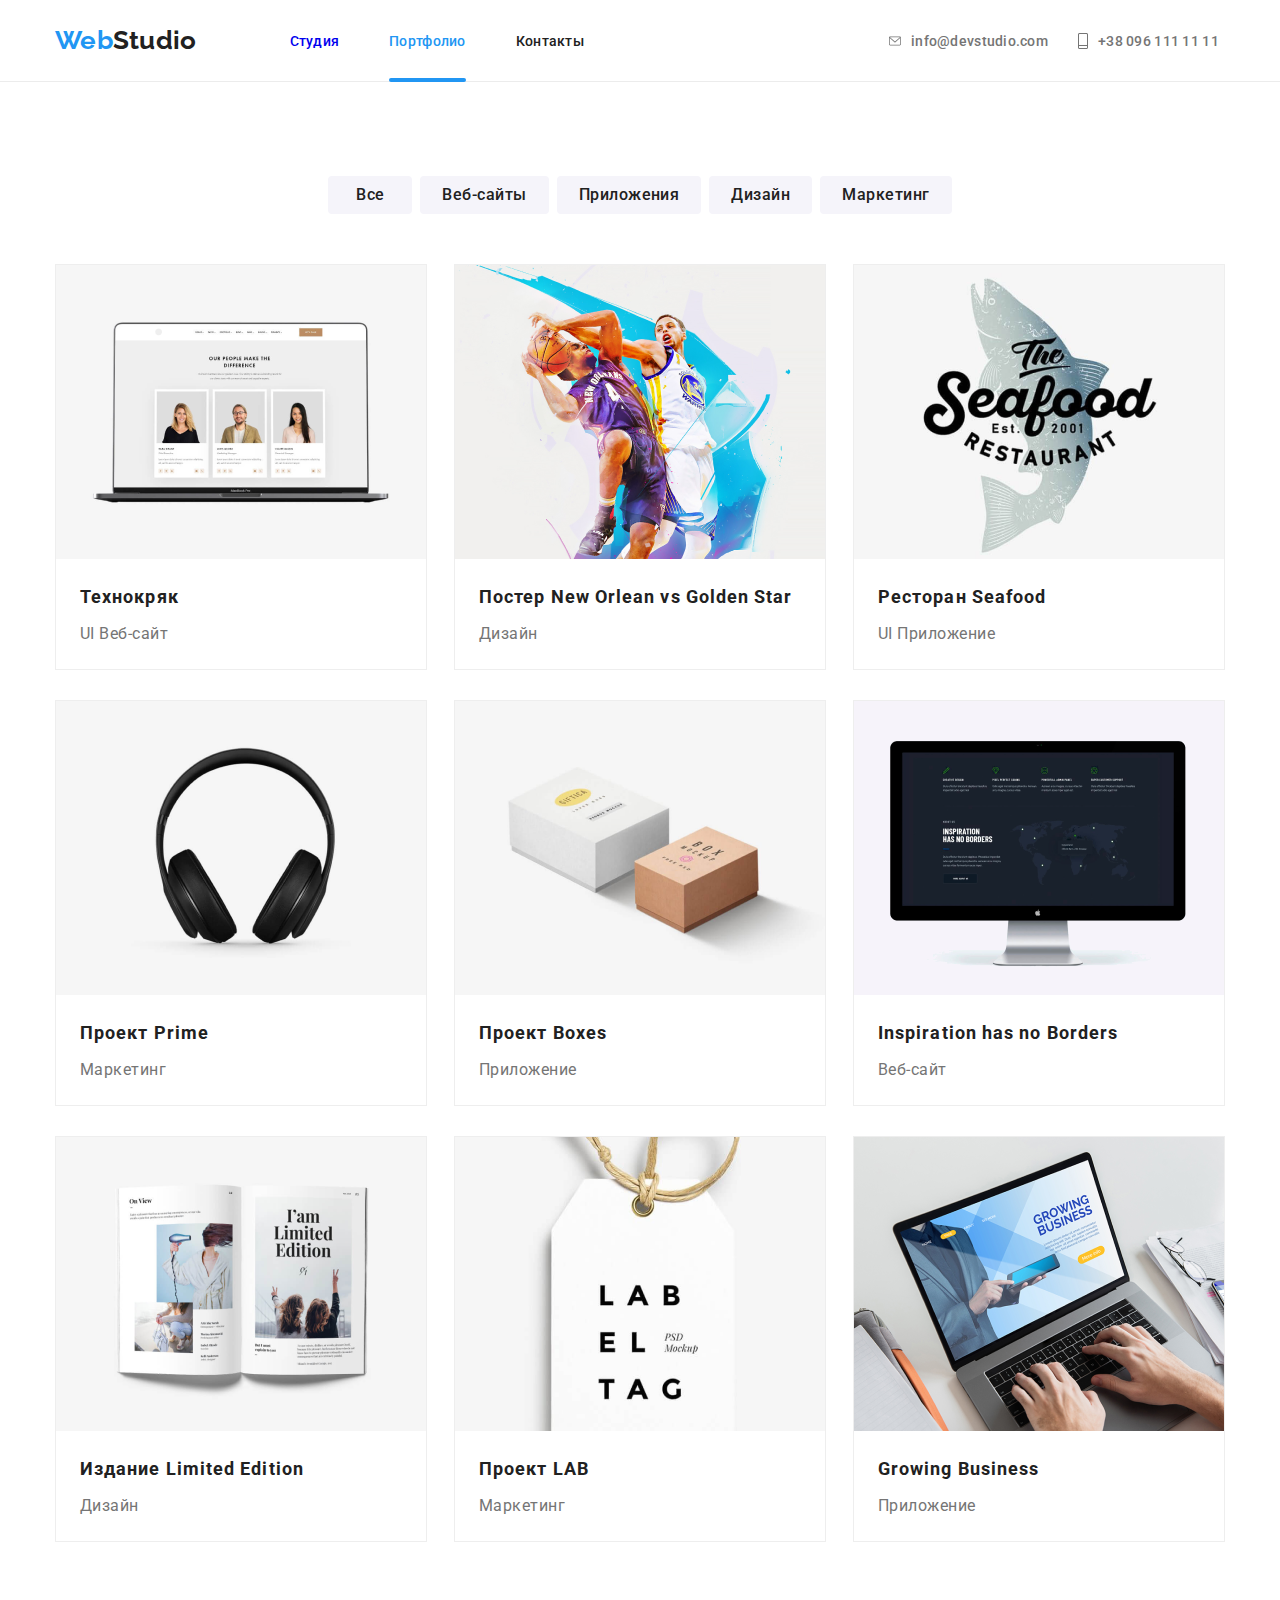
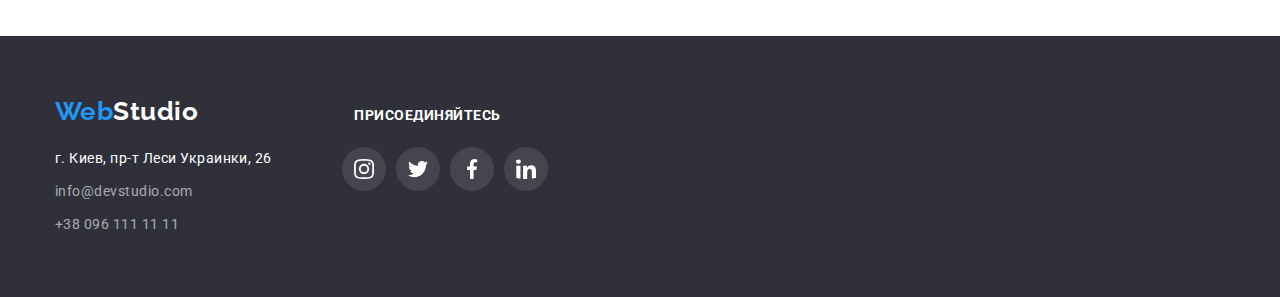
==== portfolio.html @ 0d43e712 "copied" ====
<!DOCTYPE html>
<html lang="en">
<head>
    <meta charset="UTF-8">
    <meta name="viewport" content="width=device-width, initial-scale=1.0">
    <link rel="stylesheet" href="https://cdnjs.cloudflare.com/ajax/libs/modern-normalize/1.0.0/modern-normalize.min.css" />  
    <link rel="preconnect" href="https://fonts.gstatic.com">
    <link
        href="https://fonts.googleapis.com/css2?family=Raleway:wght@700&family=Roboto:ital,wght@0,100;0,300;0,400;0,500;0,700;0,900;1,100;1,300;1,400;1,500;1,700;1,900&display=swap"
        rel="stylesheet">
    <link rel="stylesheet" href="./CSS/styles.css">
    <title>Portfolio</title>
</head>

<body>
    <div class="header-container">
        <header class="fontsize-header-footer-advantage main-blocks-centred">
        
            <!-- логотип -->
            <a class="logo" href="./index.html"><span>Web</span>Studio</a>
        
            <nav>
        
                <!-- основное меню -->
                <ul>
                    <li>
                        <a href="./index.html">Студия</a>
                    </li>
                    <li class="light-box">
                        <a class="highlighted" href="./portfolio.html">Портфолио</a>
                    </li>
                    <li>
                        <a class="contacts-ref" href="">Контакты</a>
                    </li>
                </ul>
                <!-- контакты -->
            </nav>
            <ul class="contacts-header">
                <li>
                    <a class="contacts" href="mailto:info@devstudio.com">
                        <svg class="icon-mail">
                            <use href="./img/sprite.svg#icon-envelope">
                            </use>
                        </svg>
                        info@devstudio.com
                    </a>
                </li>
                <li>
        
                    <a class="contacts" href="tel:+380961111111">
                        <svg class="icon-phone">
                            <use href="./img/sprite.svg#icon-phone">
                            </use>
                        </svg>
                        +38 096 111 11 11
                    </a>
                </li>
            </ul>
        
        </header>
    </div>
    
    <main> 
        <!-- портфолио -->
        <section class="portfolio">
            <!-- фильтр работ -->
            <h2 hidden>Портфолио</h2>
            <ul class="filter main-blocks-centred">
                <li><button type="button" class="filter-btn">Все</button></li>
                <li><button type="button" class="filter-btn">Веб-сайты</button></li>
                <li><button type="button" class="filter-btn">Приложения</button></li>
                <li><button type="button" class="filter-btn">Дизайн</button></li>
                <li><button type="button" class="filter-btn">Маркетинг</button></li>
            </ul>
            
            <!-- фото работ и описание -->
            <ul class="photo-work main-blocks-centred">
                <li>
                 <a href="">
                    <div class="img-wrap"> 
                        <img src="./img/portfolio/technokriak.png" alt="">
                          <div class="overlay flex-blocks-centred">
                            Технокряк это современная площадка распространения коронавируса. Компании используют эту платформу для цифрового
                            шпионажа и атак на защищённые сервера конкурентов.
                          </div>
                    </div>
                    <b>Технокряк</b>
                    <p class="font-description-item">UI Веб-сайт</p>
                 </a>
                    
                </li>


                <li>
                    <a href="">
                    <div class="img-wrap">
                    <img src="./img/portfolio/orlean.png" alt="">
                     <div class="overlay flex-blocks-centred">
                        Технокряк это современная площадка распространения коронавируса. Компании используют эту платформу для цифрового
                        шпионажа и атак на защищённые сервера конкурентов.
                     </div>
                    </div>
                    <b>Постер New Orlean vs Golden Star</b>
                    <p class="font-description-item">Дизайн</p>
                    </a>
                </li>
                <li>
                    <a href="">
                    <div class="img-wrap">
                    <img src="./img/portfolio/seafood.png" alt="">
                    <div class="overlay flex-blocks-centred">
                        Технокряк это современная площадка распространения коронавируса. Компании используют эту платформу для цифрового
                        шпионажа и атак на защищённые сервера конкурентов.
                    </div>
                    </div>
                    <b>Ресторан Seafood</b>
                    <p class="font-description-item">UI Приложение</p>
                    </a>
                </li>
                <li>
                    <a href="">
                    <div class="img-wrap">
                    <img src="./img/portfolio/prime.png" alt="">
                    <div class="overlay flex-blocks-centred">
                        Технокряк это современная площадка распространения коронавируса. Компании используют эту платформу для цифрового
                        шпионажа и атак на защищённые сервера конкурентов.
                    </div>
                    </div>
                    <b>Проект Prime</b>
                    <p class="font-description-item">Маркетинг</p>
                    </a>
                </li>
                <li>
                    <a href="">
                    <div class="img-wrap">
                    <img src="./img/portfolio/boxes.png" alt="">
                    <div class="overlay flex-blocks-centred">
                        Технокряк это современная площадка распространения коронавируса. Компании используют эту платформу для цифрового
                        шпионажа и атак на защищённые сервера конкурентов.
                    </div>
                    </div>
                    <b>Проект Boxes</b>
                    <p class="font-description-item">Приложение</p>
                    </a>
                </li>
                <li>
                    <a href="">
                    <div class="img-wrap">
                    <img src="./img/portfolio/inspiration.png" alt="">
                    <div class="overlay flex-blocks-centred">
                        Технокряк это современная площадка распространения коронавируса. Компании используют эту платформу для цифрового
                        шпионажа и атак на защищённые сервера конкурентов.
                    </div>
                    </div>
                    <b>Inspiration has no Borders</b>
                    <p class="font-description-item">Веб-сайт</p>
                    </a>
                </li>
                <li>
                    <a href="">
                    <div class="img-wrap">
                    <img src="./img/portfolio/limited.png" alt="">
                    <div class="overlay flex-blocks-centred">
                        Технокряк это современная площадка распространения коронавируса. Компании используют эту платформу для цифрового
                        шпионажа и атак на защищённые сервера конкурентов.
                    </div>
                    </div>
                    <b>Издание Limited Edition</b>
                    <p class="font-description-item">Дизайн</p>
                    </a>
                </li>
                <li>
                    <a href="">
                    <div class="img-wrap">
                    <img src="./img/portfolio/lab.png" alt="">
                    <div class="overlay flex-blocks-centred">
                        Технокряк это современная площадка распространения коронавируса. Компании используют эту платформу для цифрового
                        шпионажа и атак на защищённые сервера конкурентов.
                    </div>
                    </div>
                    <b>Проект LAB</b>
                    <p>Маркетинг</p>
                    </a>
                </li>
                <li>
                    <a href="">
                    <div class="img-wrap">
                    <img src="./img/portfolio/growing.png" alt="">
                    <div class="overlay flex-blocks-centred">
                        Технокряк это современная площадка распространения коронавируса. Компании используют эту платформу для цифрового
                        шпионажа и атак на защищённые сервера конкурентов.
                    </div>
                    </div>
                    <b>Growing Business</b>
                    <p class="font-description-item">Приложение</p>
                    </a>
                </li>
            </ul>

        </section>

    </main>
    
    <div class="footer-container">
        <footer class="fontsize-header-footer-advantage main-blocks-centred">
            <div class="logo-social-title">
                <a class="logo logo-footer" href=""><span>Web</span>Studio</a>
                <h3 class="font-caps social-heading">присоединяйтесь</h3>
            </div>
            <div class="address-social">
                <address>
                    <ul>
                        <li>г. Киев, пр-т Леси Украинки, 26</li>
                        <li><a class="contacts-footer" href="mailto:info@devstudio.com">info@devstudio.com</a></li>
                        <li><a class="contacts-footer" href="tel:+380961111111">+38 096 111 11 11</a></li>
                    </ul>
                </address>
        
        
        
                <ul class="social-links">
                    <li>
                        <a class="social-link-footer" href="">
                            <svg class="icon-social">
                                <use href="./img/sprite.svg#icon-instagram-1">
                                </use>
                            </svg>
                        </a>
                    </li>
                    <li>
                        <a class="social-link-footer" href="">
                            <svg class="icon-social">
                                <use href="./img/sprite.svg#icon-twitter-1">
                                </use>
                            </svg>
                        </a>
                    </li>
                    <li>
                        <a class="social-link-footer" href="">
                            <svg class="icon-social">
                                <use href="./img/sprite.svg#icon-facebook-1">
                                </use>
                            </svg>
                        </a>
                    </li>
                    <li>
                        <a class="social-link-footer" href="">
                            <svg class="icon-social">
                                <use href="./img/sprite.svg#icon-linkedin-1">
                                </use>
                            </svg>
                        </a>
                    </li>
                </ul>
            </div>
        </footer>
    </div>
    
</body>
</html>
---- CSS/styles.css ----
/* определение переменных */

:root {
	--font-description-item-color: #757575;
	--font-heading-color: #212121;
	--accent-color: #ffffff;
	--background-footer-hero-color: #2f303a;
	--background-basic-color: #e5e5e5;
	--background-team-button-color: #f5f4fa;
	--hover-web-color: #2196f3;
	--font-family: 'Roboto';
	--font-style: normal;
	--address-color: #757575;
	--fontsize-header-footer-advantage: 14px;
	--fontsize-team-projectsdesc-buttons: 16px;
}

/* глобальные настройки и сброс по умолчанию*/

*,
*::before,
*::after {
	box-sizing: border-box;
	margin: 0px;
	padding: 0px;
}

:visited {
	color: inherit;
	
}
li {
	list-style: none;
}
a {
	text-decoration: none;
	display: block;
	
}
a, button {
	transition: 250ms cubic-bezier(0.4, 0, 0.2, 1);
}

img {
	display: block;
}

body {
	font-family: var(--font-family), sans-serif;
	font-style: var(--font-style);
	letter-spacing: 0.03em;
	font-weight: normal;
	
	font-size: var(--fontsize-team-projectsdesc-buttons);
	/* background-color: var(--background-basic-color); */
}
/* ======= класс, который прячет ====== */
.visually-hidden {
  position: absolute !important;
  clip: rect(1px 1px 1px 1px); /* IE6, IE7 */
  clip: rect(1px, 1px, 1px, 1px);
  padding: 0 !important;
  border: 0 !important;
  height: 1px !important;
  width: 1px !important;
  overflow: hidden;
}

/* утилита задает размер главным блокам и размещает их по центру */

.main-blocks-centred{
	width:1200px; 
	padding-left: 15px;
	padding-right: 15px;
	margin-left: auto;
	margin-right: auto;
}

.flex-blocks-centred {
	display: flex;
	align-items: center;
	justify-content: center;
}
/* утилита задает размер шрифту в header, footer, блоку advantages */

.fontsize-header-footer-advantage {
	font-size: var(--fontsize-header-footer-advantage);
}

/* настройки для заголовков секций */
.section-title {
	font-weight: bold;
	font-size: 36px;
	line-height: 1.16;
	text-align: center;
	color: var(--font-heading-color);
	
}
/* шрифт для фрагментов в верхнем регистре */
.font-caps {
	font-weight: bold;
	line-height: 1.14;
	text-transform: uppercase;
	font-size: 14px;
}
.backdrop {
	position: fixed;
	top: 0;
	left: 0;
	width: 100%;
	height: 100%;
	background: rgba(0, 0, 0, 0.2);
	opacity: 1;
	transition: opacity 250ms cubic-bezier(0.4, 0, 0.2, 1);
	
}
.backdrop.is-hidden .modal{
	transform: translate( -50%, -50%) scale(1.1);
}

.backdrop .modal {
	
	position: absolute;
	top: 50%;
	left: 50%;
	transform: translate( -50%, -50%) scale(1);
    width: 528px;
    height: 581px;
    
    background: #FFFFFF;
    box-shadow: 0px 1px 3px rgba(0, 0, 0, 0.12), 0px 1px 1px rgba(0, 0, 0, 0.14), 0px 2px 1px rgba(0, 0, 0, 0.2);
    border-radius: 4px;
	transition: transform 250ms cubic-bezier(0.4, 0, 0.2, 1);
	
}
.modal-close-btn {
	position: absolute;
	top: 8px;
	right: 8px;
    width: 30px;
    height: 30px;
	background: #FFFFFF;
    border: 1px solid rgba(0, 0, 0, 0.1);
	border-radius: 50%;
	cursor: pointer;
}
.is-hidden {
	visibility: 0;
	opacity: 0;
	pointer-events:none;
}

/* ======================== HEADER ======================== */

 .header-container { 
	
	background-color: var(--accent-color);
	border-bottom: 1px solid #ECECEC;
}

header {
	display: flex;
	align-items: center;
	/* justify-content: space-between; */
	padding: 25px 0;
	font-weight: 500;
	line-height: 1;
	letter-spacing: 0.02em;
	color: var(--font-heading-color);
	

}
.highlighted {
	color: var(--hover-web-color);
	
}
.light-box {
    position: relative;
	
}

.highlighted::after {
	position: absolute;
	bottom: -34px;
	content: "";
	display: block;
	width: 100%;
	height: 4px;
    background: #2196F3;
    border-radius: 2px;
}


nav {
	margin-left: 93px;
}
.contacts-header {
	margin-left: 305px;
}

header ul {
	display: flex;
}


nav li:not(:first-child) {
    margin-left: 50px;
}
.contacts-header li{
	display: flex;
	align-items: center;
}
.contacts-header li:last-child {
	margin-left: 30px;
}


.contacts {
	color: var(--font-description-item-color);
	display:flex;
	align-items: center;
}

/* ============== ЛОГОТИП ==============*/
.logo {
	font-family: 'Raleway', sans-serif;
	font-style: normal;
	font-weight: bold;
	font-size: 26px;
	line-height: 1.2;
	color: var(--font-heading-color);
}

.logo span {
	color: var(--hover-web-color);
}

.icon-mail {
	width: 12px;
	height: 10px;
	margin-right: 10px;
	fill: currentColor;
}
.icon-phone {
	width: 10px;
	height: 16px;
	margin-right: 10px;
	fill: currentColor;
}

/* ======================== FOOTER ======================== */

.footer-container {
	
	background-color: var(--background-footer-hero-color);
	padding: 60px 0px;
}
footer {	
	line-height: 1.71;
	font-style: var(--font-style);
	--font-heading-color: var(--accent-color);	
}

.logo-social-title {
	display: flex;
	align-items: baseline;
}

address {
	font-style: inherit;
	color: var(--font-heading-color);
}

.logo-footer {
	display: block; 
	padding-bottom: 20px;
}
footer li:not(:last-child) {
	margin-bottom: 9px;
}
.social-heading {
	color: var(--accent-color);
	margin-left: 156px;
	
}
.address-social {
	display: flex;
}

.contacts-footer {
	color: rgba(255, 255, 255, 0.6);
}

.social-links{
	
	display: flex;
	justify-content: center;
	text-align: center;	
}
address {
	margin-right: 70px;
}

/* ========== HOVER AND FOCUS ============= */

header a:hover,
header a:focus {
	color: var(--hover-web-color);
}
/* соц сети в команде */
.team-item a:hover,  
.team-item a:focus {
	background-color: var(--hover-web-color);
	color: var(--accent-color);
 }
/* кнопки фильтра в портфолио */
.filter-btn:hover,
.filter-btn:focus {
	background-color: var(--hover-web-color);
	color: var(--accent-color);
	box-shadow: 0px 3px 1px rgba(0, 0, 0, 0.1), 0px 1px 2px rgba(0, 0, 0, 0.08), 0px 2px 2px rgba(0, 0, 0, 0.12);
}
/* фото работ в портфолио */
.photo-work a:hover,
.photo-work a:focus {
	box-shadow: 0px 1px 1px rgba(0, 0, 0, 0.12), 0px 4px 4px rgba(0, 0, 0, 0.06), 1px 4px 6px rgba(0, 0, 0, 0.16); 
}
.photo-work a:hover .overlay,
.photo-work a:focus .overlay {
	transform: translateY(0);
} 
/* соц сети в футере */
.social-link-footer:hover,
.social-link-footer:focus {
	background: #2196F3;
	color: var(--accent-color);
}
/* лого клиентов */
.customers-item a:hover,
.customers-item a:focus {
	color: var(--hover-web-color);
	
}
.contacts:hover,
.contacts:focus {
	color: var(--hover-web-color);
	fill: var(--hover-web-color);
}

/* =========== social links icons ======= */

.icon-social {
	height: 44px;
	width: 44px;
	padding: 12px 0px;
	fill: currentColor;
	border-radius: 50%;
	
}

.social-links>li:not(:first-child) {
	margin-left: 10px;
}
/* social links in footer */
.social-links a {
	width: 44px; 
	height: 44px; 
	border-radius: 50%;
	color:var(--accent-color);
	background: rgba(255, 255, 255, 0.1);
}
/* social links in team */
.team-item a {
	color: #AFB1B8;
}




 
/* ========== HERO ============= */

.hero {
	/* background-color: var(--background-footer-hero-color); */
	max-width: 1600px;
	min-height: 600px;
	margin-left: auto;
	margin-right: auto;
	padding-top: 200px;
	padding-bottom: 200px;
	text-align: center;
	background-image: linear-gradient(to right, rgba(47, 48, 58, 0.4),
	rgba(47, 48, 58, 0.4)
	   ),
	   url("../img/overlay.jpg");
	   

	
}
.hero-title {
	
	font-weight: 900;
	font-size: 44px;
	line-height: 1.36;
		
	letter-spacing: 0.06em;
	text-transform: uppercase;
	color: var(--accent-color);
	
}

.order-btn {

	display: inline-block;
	padding: 10px 32px;
	min-width: 200px;
	margin-top: 30px;

	font-weight: bold;
	line-height: 1.87;
	letter-spacing: 0.06em;

	border-radius: 4px;
	box-shadow: 0px 4px 4px rgba(0, 0, 0, 0.15);
	color: var(--accent-color);
	background-color: var(--hover-web-color);
	
}

/* ============ НАШИ ПРЕИМУЩЕСТВА =============== */
.advantages {
	padding: 94px 0;
	
	/* background-color: var(--background-basic-color); */
}
.advantages-list {
	
	display: flex;
	justify-content: center;

}

.advantages-list li {
	width: 270px;
}
.advantages-list li:not(:last-child){
	margin-right: 30px;
}


.advantages-list h3{
	
	color: var(--font-heading-color);
	margin-bottom: 10px;
}
.advantages-list p {
	line-height: 1.7;
	color: var(--font-description-item-color);
}
.icon-advantages {
	width: inherit;
	height: 120px;
	padding: 25px 0px;
	margin-bottom: 30px;
	background: #F5F4FA;
	border-radius: 4px;
	fill: #212121;
}
/* ============= ЧЕМ МЫ ЗАНИМАЕМСЯ ============ */


.business {
	margin-top: 50px;
	padding-bottom: 94px;
	
}
.business-list p {
	
	position: absolute;
	bottom: 0;
	width: 100%;
	background: rgba(47, 48, 58, 0.8);
	height: 70px;
    color: var(--accent-color);
    
}


.business-list li{
    position: relative;
}

.business-list {
	display: flex;
	justify-content: center;
	margin: 0px auto;
	
}
.business-list li:not(:last-child){
	margin-right: 30px;
}

/* ============ НАША КОМАНДА =============== */
	
.team {
	background-color: var(--background-team-button-color);
	line-height: 1.19;
	text-align: center;
	color: var(--font-description-item-color);
	padding: 94px 0;
	
	
}
/* .team ul { 
	display: flex;
	justify-content: center;
	text-align: center;
	 margin-top: 50px;
} */

.team-list {
	padding-top: 50px;
}

.team-list>li:not(:first-child) {
	margin-left: 30px;
}


.team b {
	display: block;
	color: var(--font-heading-color);
	
}
.team p {
	 margin-top: 10px;
	 margin-bottom: 16px;	
	
}
.team-item {
	padding-top: 30px;
	padding-bottom: 30px;
	box-shadow: 0px 1px 3px rgba(0, 0, 0, 0.12), 0px 1px 1px rgba(0, 0, 0, 0.14), 0px 2px 1px rgba(0, 0, 0, 0.2);
	border-radius: 0px 0px 4px 4px;
	background: var(--accent-color);
}


/* =============== CUSTOMERS ================== */
.customers {
	/* background-color: var(--background-basic-color);	  */
	padding: 94px 0;
	
}

.customers-list {
	/* display: flex; 
	align-items: center;
	justify-content: center;*/
	margin-top: 50px;
}
.customers-list>li:not(:first-child) {
	margin-left: 30px;
}
.customers-item a {
	width: 170px;
	height: 90px;
	display: flex;
	align-items: center;
	justify-content: center;
	border: 1px solid; 
	border-radius: 4px;
	color: #AFB1B8;
}
.customers-icon {
	fill: currentColor;
}

/*============== СТРАНИЦА ПОРТФОЛИО ===================== */

/* КНОПКИ ФИЛЬТРА */
.portfolio {
	padding: 94px 0;
}

.filter {
	
	display: flex;
	justify-content: center;
	
}
.filter-btn {
	
	text-align: center;
	min-width: 84px;
	padding: 6px 22px;

	font-weight: 500;
	line-height: 1.62;
	font-family: inherit;
	font-style: inherit;
	letter-spacing: inherit;
	font-size: inherit;
	
	border-radius: 4px;
	border: 0px;
	color: var(--font-heading-color);
	background-color: var(--background-team-button-color);

	cursor: pointer;
}

.filter li:not(:last-child) {
	margin-right: 8px;
}

/* ============= ФОТО РАБОТ ============== */

.photo-work {
	display: flex;
	flex-wrap: wrap;
	padding-top: 50px;
	
}
.photo-work li:not(:nth-child(3n)){
	margin-right: 27px;
}
.photo-work li{
	border: 1px solid #EEEEEE; 
	background: var(--accent-color);
	margin-bottom: 30px;
}
.photo-work li:nth-last-child(-n + 3) {
    margin-bottom: 0px;
}

.img-wrap {
	position: relative;
	overflow: hidden; 
}
.overlay {
	position: absolute;
	width: 100%;
	height: 100%;
	top: 0;
	padding: 0 24px;
	background: rgba(33, 150, 243, 0.9);
	color: var(--accent-color);
	line-height: 1.87;
    transform: translateY(100%);
	transition: transform 250ms cubic-bezier(0.4, 0, 0.2, 1);
    
}

.photo-work b, .photo-work p {
	margin-left: 24px;
}
.photo-work b {
	display:block;
	font-weight: bold;
	margin-top: 20px;
	margin-bottom: 4px;
	font-size: 18px;
	line-height: 2;
	letter-spacing: 0.06em;
	color: var(--font-heading-color);
	
}
.photo-work p {
	line-height: 1.87;
	color: var(--font-description-item-color);
	padding-bottom: 20px;
}
.photo-work a {
	width: inherit;
	height: inherit;
}
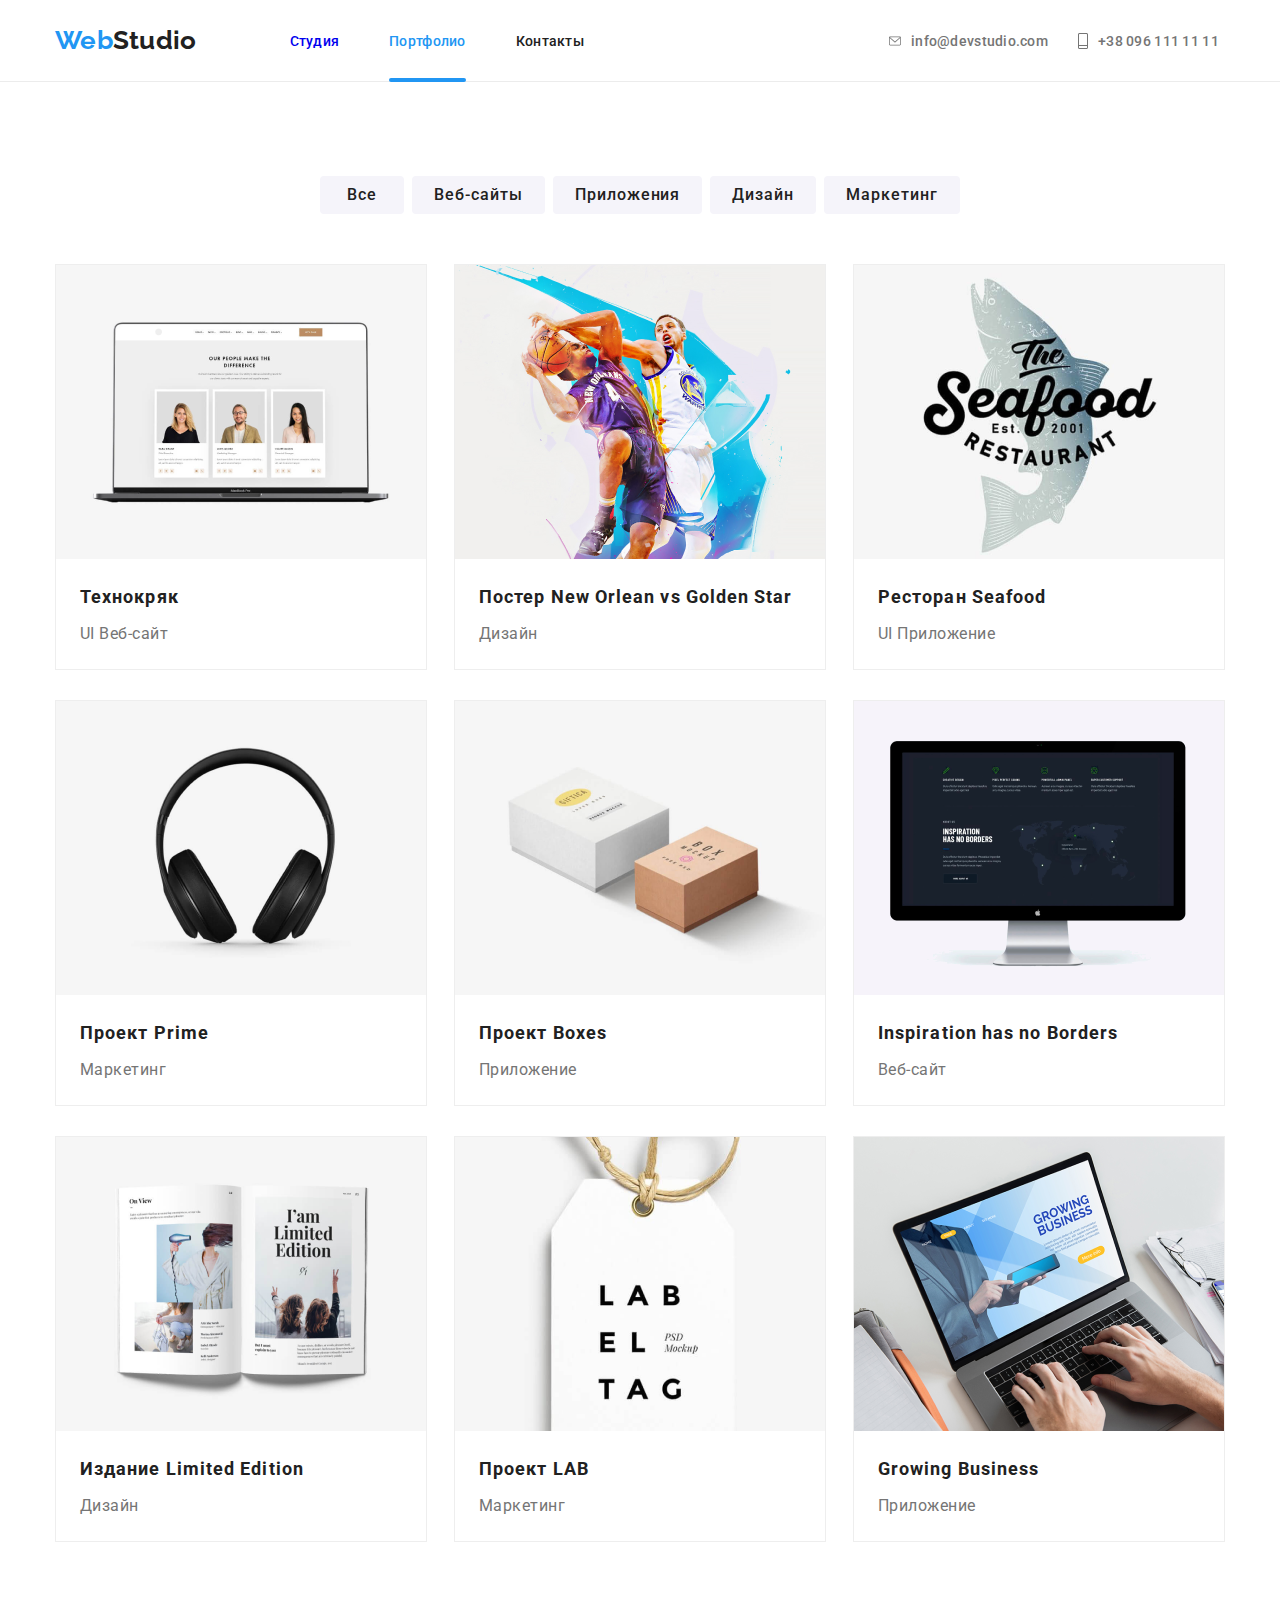
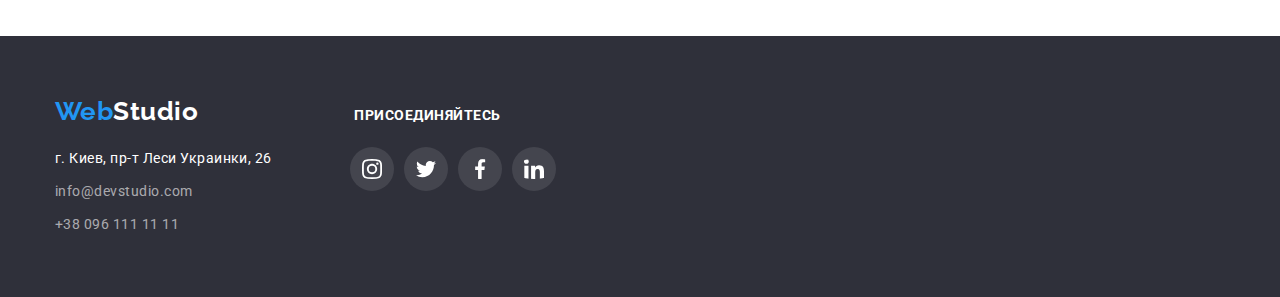
==== commit 84ce6be6: "is finished" ====
--- a/portfolio.html
+++ b/portfolio.html
@@ -66,11 +66,11 @@
             <!-- фильтр работ -->
             <h2 hidden>Портфолио</h2>
             <ul class="filter main-blocks-centred">
-                <li><button type="button" class="filter-btn">Все</button></li>
-                <li><button type="button" class="filter-btn">Веб-сайты</button></li>
-                <li><button type="button" class="filter-btn">Приложения</button></li>
-                <li><button type="button" class="filter-btn">Дизайн</button></li>
-                <li><button type="button" class="filter-btn">Маркетинг</button></li>
+                <li><button type="button" class="filter-btn button-style">Все</button></li>
+                <li><button type="button" class="filter-btn button-style">Веб-сайты</button></li>
+                <li><button type="button" class="filter-btn button-style">Приложения</button></li>
+                <li><button type="button" class="filter-btn button-style">Дизайн</button></li>
+                <li><button type="button" class="filter-btn button-style">Маркетинг</button></li>
             </ul>
             
             <!-- фото работ и описание -->
--- a/CSS/styles.css
+++ b/CSS/styles.css
@@ -14,6 +14,7 @@
 	--address-color: #757575;
 	--fontsize-header-footer-advantage: 14px;
 	--fontsize-team-projectsdesc-buttons: 16px;
+	
 }
 
 /* глобальные настройки и сброс по умолчанию*/
@@ -26,19 +27,20 @@
 	padding: 0px;
 }
 
+
 :visited {
-	color: inherit;
-	
-}
+	color: inherit;	
+}
+
 li {
 	list-style: none;
 }
+
 a {
 	text-decoration: none;
-	display: block;
-	
-}
-a, button {
+	display: block;	
+}
+a, button, input, textarea {
 	transition: 250ms cubic-bezier(0.4, 0, 0.2, 1);
 }
 
@@ -53,7 +55,6 @@
 	font-weight: normal;
 	
 	font-size: var(--fontsize-team-projectsdesc-buttons);
-	/* background-color: var(--background-basic-color); */
 }
 /* ======= класс, который прячет ====== */
 .visually-hidden {
@@ -104,6 +105,21 @@
 	text-transform: uppercase;
 	font-size: 14px;
 }
+/* ============= СТИЛИ ДЛЯ КНОПОК =============== */
+.button-style {
+	
+	font-weight: bold;
+    letter-spacing: 0.06em;
+	font-family: var(--font-family);
+	font-style: var(--font-style);
+	letter-spacing: 0.06em;
+	font-size: 16px;
+    border: 0px;
+	border-radius: 4px;
+	cursor: pointer;
+}
+
+/* ============== MODAL WINDOW ======= */
 .backdrop {
 	position: fixed;
 	top: 0;
@@ -124,6 +140,7 @@
 	position: absolute;
 	top: 50%;
 	left: 50%;
+
 	transform: translate( -50%, -50%) scale(1);
     width: 528px;
     height: 581px;
@@ -134,6 +151,7 @@
 	transition: transform 250ms cubic-bezier(0.4, 0, 0.2, 1);
 	
 }
+
 .modal-close-btn {
 	position: absolute;
 	top: 8px;
@@ -144,6 +162,8 @@
     border: 1px solid rgba(0, 0, 0, 0.1);
 	border-radius: 50%;
 	cursor: pointer;
+	color: black;
+	transition: color 250ms cubic-bezier(0.4, 0, 0.2, 1);
 }
 .is-hidden {
 	visibility: 0;
@@ -151,6 +171,134 @@
 	pointer-events:none;
 }
 
+.contact-heading {
+	margin-top: 40px;
+	margin-bottom: 12px;
+	font-weight: bold;
+    font-size: 20px;
+    line-height: 1.15;
+    text-align: center;
+    letter-spacing: 0.03em;
+    color: #212121;
+}
+
+.contact-form-wrap {
+    display: flex;
+	flex-direction: column;
+	width: 448px;
+	margin: 12px auto 0px;
+
+    font-size: 12px;
+    line-height: 1.17;
+    letter-spacing: 0.01em;
+    color: #757575;
+	fill: var(--font-heading-color);
+
+}
+
+
+
+.contact-form input[placeholder]{
+	padding-left: 38px;
+}
+
+textarea[placeholder]{
+padding: 12px 16px;
+	
+font-size: 14px;
+line-height: 1.14;
+letter-spacing: 0.01em;
+
+color: rgba(117, 117, 117, 0.5);
+}
+
+.comments:focus::placeholder,
+.comments::placeholder {
+  color: rgba(117, 117, 117, 0.5);
+}
+
+textarea{
+	display: block;
+	width: 448px;
+    height: 120px;
+	margin-top: 4px;
+    border: 1px solid rgba(33, 33, 33, 0.2);
+    box-sizing: border-box;
+    border-radius: 4px;
+	resize: none;
+}
+
+.contact-form input{
+	display: block;
+	min-width: 448px;
+	height: 40px;
+
+	margin-top: 4px;
+    margin-bottom: 10px;
+
+	border: 1px solid rgba(33, 33, 33, 0.2);
+    border-radius: 4px;
+	
+}
+.contact-form-wrap label {
+	position: relative;
+	
+}
+  
+.icon-contact-form {
+	position: absolute;
+	top: 32px;
+	left: 12px;
+}
+
+
+.confirmation{
+	margin-top: 20px;
+}
+.icon-confirm{
+	fill: var(--font-heading-color);
+	margin-right: 8px;
+}
+
+.confirmation {
+	font-size: 14px;
+    line-height: 1.7px;
+    
+    color: #757575;
+}
+.confirmation::before{
+	content: "";
+	display: inline-block;
+	width: 16px;
+	height: 16px;
+	margin-right: 7px;
+	
+	background-image: url("../img/icon-confirm.svg");
+	background-position: center;
+	background-repeat: no-repeat;
+	border-radius: 2px;
+}
+
+.confirmation a {
+	display: inline-block;
+    color: var(--hover-web-color);
+	text-decoration: underline;
+	margin-left: 0.3rem;
+}
+.contact-form-btn {
+	min-width: 200px;
+    height: 50px;
+	/* line-height: 1.9; */
+	margin-top: 30px; 
+	margin-bottom: 40px;
+	margin-left: 164px;
+	
+	background: var(--hover-web-color);
+    box-shadow: 0px 4px 4px rgba(0, 0, 0, 0.15);
+    color: var(--accent-color);
+}
+
+
 /* ======================== HEADER ======================== */
 
  .header-container { 
@@ -162,7 +310,7 @@
 header {
 	display: flex;
 	align-items: center;
-	/* justify-content: space-between; */
+	
 	padding: 25px 0;
 	font-weight: 500;
 	line-height: 1;
@@ -299,8 +447,43 @@
 	text-align: center;	
 }
 address {
-	margin-right: 70px;
-}
+	margin-right: 78px;
+}
+.email-footer {
+
+    width: 358px;
+    height: 50px;
+    margin-left: 93px;
+	padding: 15px;
+
+    border: 1px solid rgba(255, 255, 255, 0.3);
+    filter: drop-shadow(0px 4px 4px rgba(0, 0, 0, 0.15));
+    border-radius: 4px;
+    letter-spacing: 0.03em;
+    line-height: 1.25;
+
+    background: #2F303A;
+    color: rgba(255, 255, 255, 0.6);
+
+}
+.send-btn{
+
+	min-width: 200px;
+    height: 50px;
+	margin-left: 10px;
+	line-height: 1.9;
+	
+	background: var(--hover-web-color);
+    box-shadow: 0px 4px 4px rgba(0, 0, 0, 0.15);
+    color: var(--accent-color);
+
+}
+
+.icon-send {
+	margin-left: 10px;
+	fill: currentColor;
+}
+
 
 /* ========== HOVER AND FOCUS ============= */
 
@@ -346,6 +529,38 @@
 .contacts:focus {
 	color: var(--hover-web-color);
 	fill: var(--hover-web-color);
+}
+.contact-form input:focus,
+.contact-form textarea:focus
+ {
+     border: 1px solid var(--hover-web-color);
+	 outline: none; 
+	
+}
+.contact-form input:focus + span {
+     color: var(--hover-web-color);
+	 outline: none;
+	 
+}
+
+.icon-contact-form-wrap {
+	color: var(--font-heading-color);
+	transition: color 250ms cubic-bezier(0.4, 0, 0.2, 1);
+	fill: currentColor;
+}
+
+.contact-form-btn:hover,
+.contact-form-btn:focus {
+	background-color:  #188CE8;
+}
+.confirm:checked + .confirmation::before{
+	background-image: url("../img/icon-confirmed.svg");
+	background-color: var(--hover-web-color);
+}
+
+.modal-close-btn:hover {
+	color :var(--hover-web-color);
+	fill: currentColor;
 }
 
 /* =========== social links icons ======= */
@@ -430,10 +645,9 @@
 
 /* ============ НАШИ ПРЕИМУЩЕСТВА =============== */
 .advantages {
-	padding: 94px 0;
-	
-	/* background-color: var(--background-basic-color); */
-}
+	padding: 94px 0;	
+	}
+
 .advantages-list {
 	
 	display: flex;
@@ -592,23 +806,15 @@
 }
 .filter-btn {
 	
-	text-align: center;
 	min-width: 84px;
 	padding: 6px 22px;
 
 	font-weight: 500;
 	line-height: 1.62;
-	font-family: inherit;
-	font-style: inherit;
-	letter-spacing: inherit;
-	font-size: inherit;
-	
-	border-radius: 4px;
-	border: 0px;
+	
 	color: var(--font-heading-color);
 	background-color: var(--background-team-button-color);
 
-	cursor: pointer;
 }
 
 .filter li:not(:last-child) {
